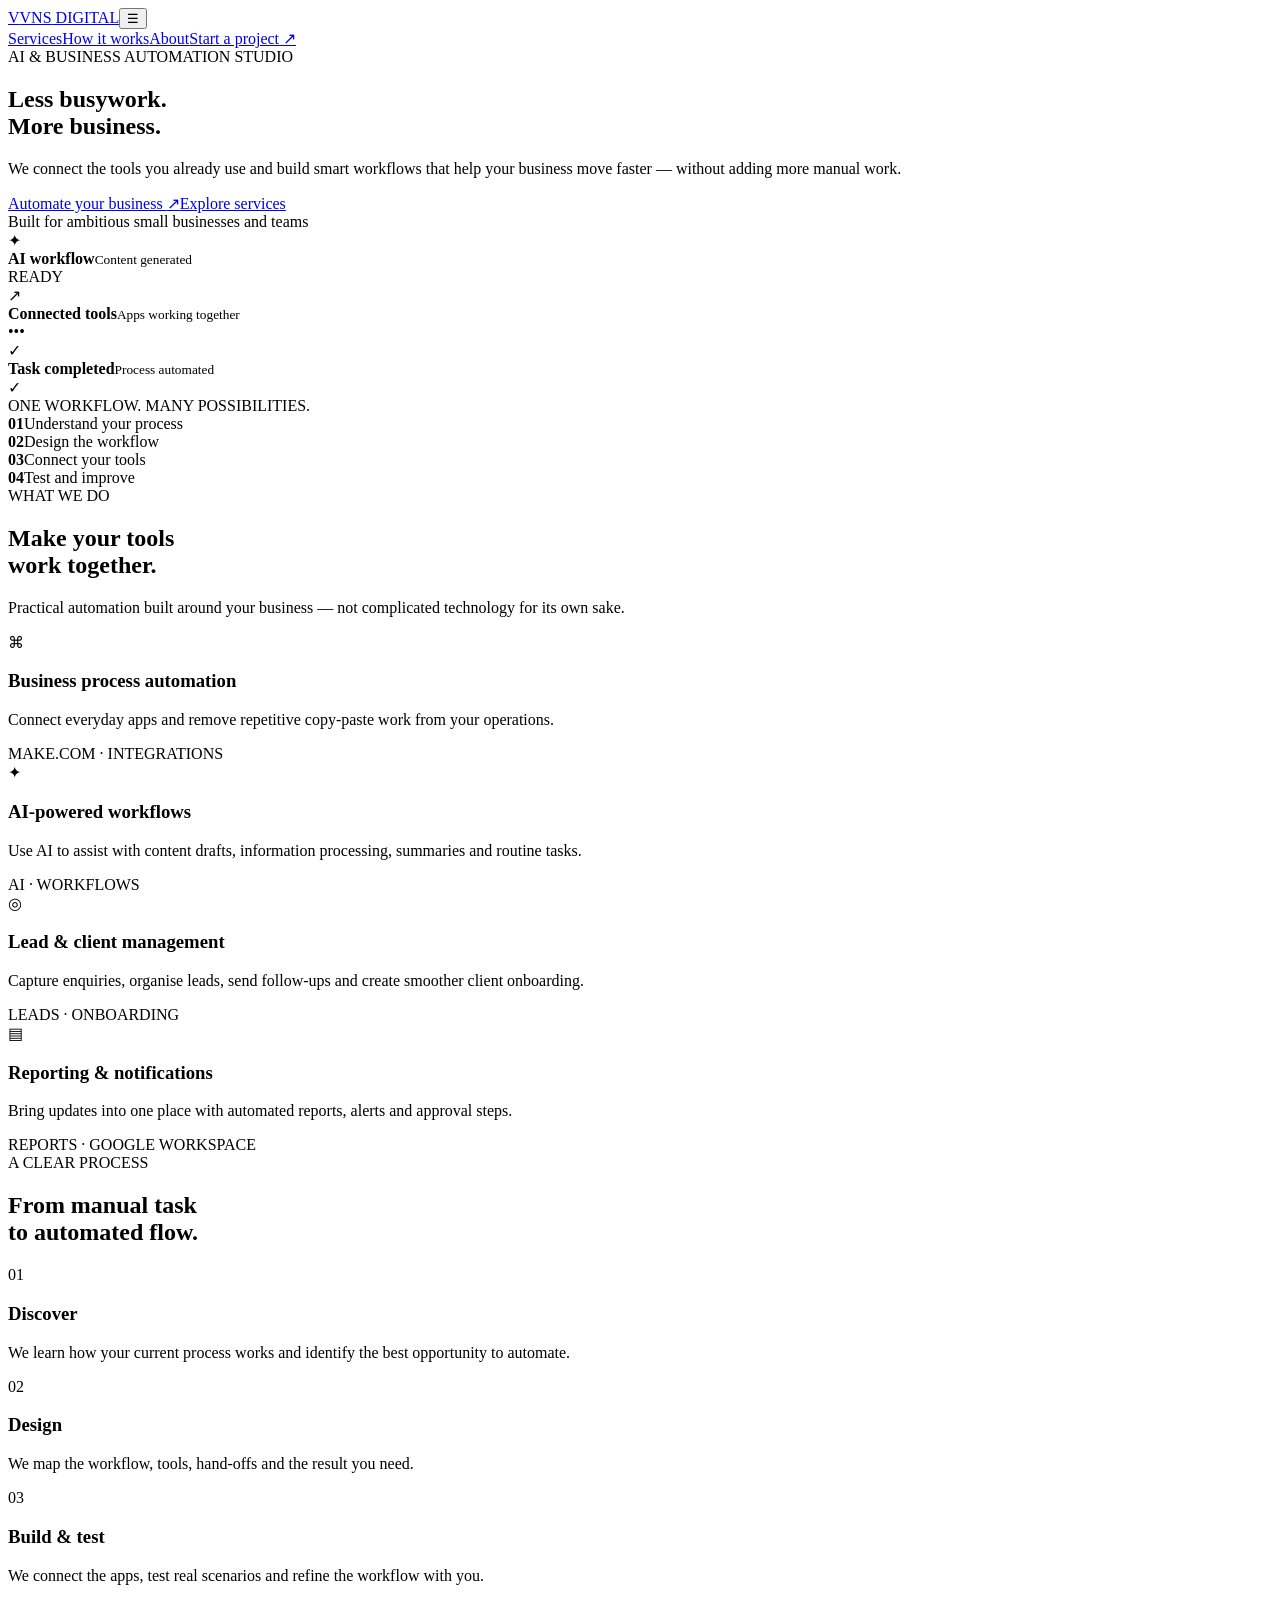
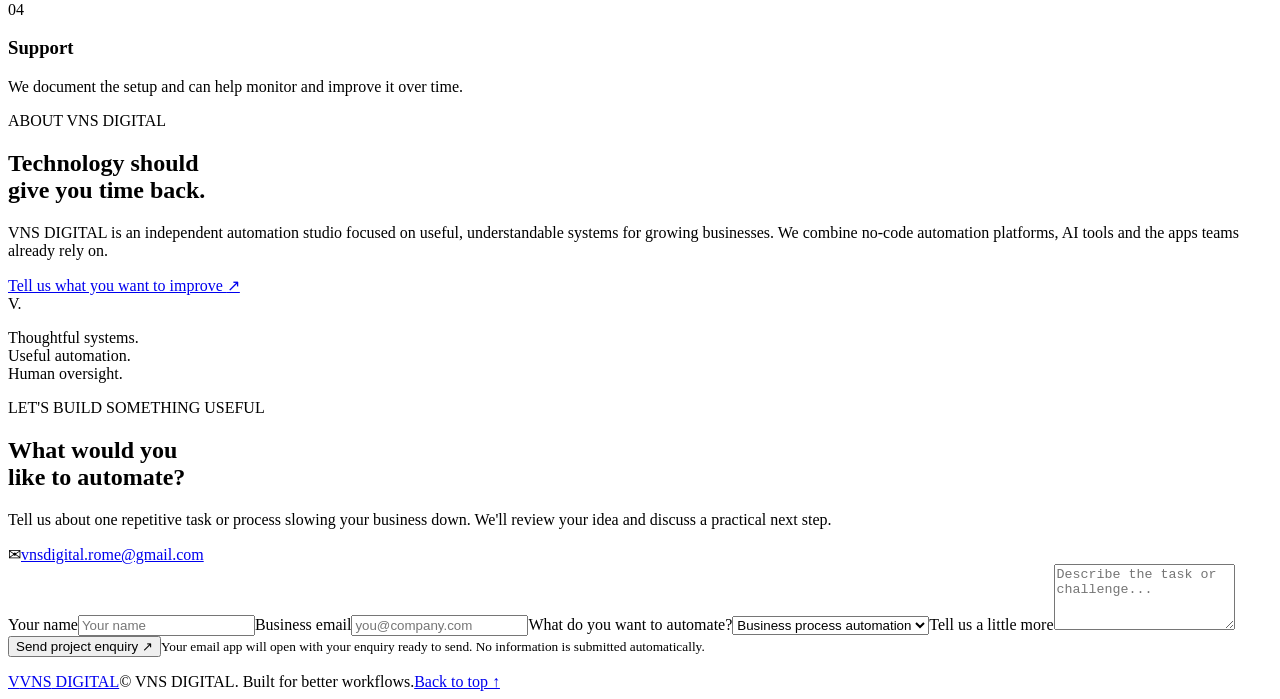
==== vnsdigital-site/index.html @ fec170ae "Add VNS DIGITAL website starter" ====
<!doctype html>
<html lang="en">
<head>
  <meta charset="utf-8"><meta name="viewport" content="width=device-width,initial-scale=1">
  <meta name="description" content="VNS DIGITAL designs practical AI and business automation workflows for growing businesses worldwide.">
  <meta name="theme-color" content="#07111f">
  <title>VNS DIGITAL — Automate More. Grow Faster.</title>
  <link rel="preconnect" href="https://fonts.googleapis.com">
  <link rel="preconnect" href="https://fonts.gstatic.com" crossorigin>
  <link href="https://fonts.googleapis.com/css2?family=DM+Sans:wght@400;500;600;700&family=Space+Grotesk:wght@500;600;700&display=swap" rel="stylesheet">
  <link rel="stylesheet" href="styles.css">
</head>
<body>
<header class="nav-wrap"><nav class="nav container"><a class="brand" href="#home"><span class="brand-mark">V</span><span>VNS<span class="blue"> DIGITAL</span></span></a><button class="menu-toggle" aria-label="Open menu" aria-expanded="false">☰</button><div class="nav-links"><a href="#services">Services</a><a href="#work">How it works</a><a href="#about">About</a><a class="nav-cta" href="#contact">Start a project <span>↗</span></a></div></nav></header>
<main>
<section class="hero container" id="home"><div class="hero-copy"><div class="eyebrow"><span class="pulse"></span> AI & BUSINESS AUTOMATION STUDIO</div><h1>Less busywork.<br><span class="gradient">More business.</span></h1><p class="hero-text">We connect the tools you already use and build smart workflows that help your business move faster — without adding more manual work.</p><div class="hero-actions"><a class="btn primary" href="#contact">Automate your business <span>↗</span></a><a class="btn secondary" href="#services">Explore services</a></div><div class="trust-line"><span class="trust-dot"></span> Built for ambitious small businesses and teams</div></div><div class="visual" aria-label="Illustration of connected automation workflow"><div class="visual-glow"></div><div class="flow-card top-card"><span class="mini-icon purple">✦</span><div><b>AI workflow</b><small>Content generated</small></div><span class="status">READY</span></div><div class="flow-line"></div><div class="flow-card center-card"><span class="mini-icon cyan">↗</span><div><b>Connected tools</b><small>Apps working together</small></div><span class="dots">•••</span></div><div class="flow-line"></div><div class="flow-card bottom-card"><span class="mini-icon green">✓</span><div><b>Task completed</b><small>Process automated</small></div><span class="check">✓</span></div><div class="orbit orbit-one"></div><div class="orbit orbit-two"></div><div class="visual-caption">ONE WORKFLOW. MANY POSSIBILITIES.</div></div></section>
<section class="stats container"><div><strong>01</strong><span>Understand your process</span></div><div><strong>02</strong><span>Design the workflow</span></div><div><strong>03</strong><span>Connect your tools</span></div><div><strong>04</strong><span>Test and improve</span></div></section>
<section class="section container" id="services"><div class="section-head"><div><div class="eyebrow">WHAT WE DO</div><h2>Make your tools<br><span class="gradient">work together.</span></h2></div><p>Practical automation built around your business — not complicated technology for its own sake.</p></div><div class="service-grid"><article class="service-card"><div class="service-icon">⌘</div><h3>Business process automation</h3><p>Connect everyday apps and remove repetitive copy-paste work from your operations.</p><span class="card-tag">MAKE.COM · INTEGRATIONS</span></article><article class="service-card"><div class="service-icon">✦</div><h3>AI-powered workflows</h3><p>Use AI to assist with content drafts, information processing, summaries and routine tasks.</p><span class="card-tag">AI · WORKFLOWS</span></article><article class="service-card"><div class="service-icon">◎</div><h3>Lead & client management</h3><p>Capture enquiries, organise leads, send follow-ups and create smoother client onboarding.</p><span class="card-tag">LEADS · ONBOARDING</span></article><article class="service-card"><div class="service-icon">▤</div><h3>Reporting & notifications</h3><p>Bring updates into one place with automated reports, alerts and approval steps.</p><span class="card-tag">REPORTS · GOOGLE WORKSPACE</span></article></div></section>
<section class="process-section" id="work"><div class="container section"><div class="eyebrow">A CLEAR PROCESS</div><h2>From manual task<br>to <span class="gradient">automated flow.</span></h2><div class="process-grid"><div><span>01</span><h3>Discover</h3><p>We learn how your current process works and identify the best opportunity to automate.</p></div><div><span>02</span><h3>Design</h3><p>We map the workflow, tools, hand-offs and the result you need.</p></div><div><span>03</span><h3>Build & test</h3><p>We connect the apps, test real scenarios and refine the workflow with you.</p></div><div><span>04</span><h3>Support</h3><p>We document the setup and can help monitor and improve it over time.</p></div></div></div></section>
<section class="section container about-section" id="about"><div class="about-panel"><div class="eyebrow">ABOUT VNS DIGITAL</div><h2>Technology should<br><span class="gradient">give you time back.</span></h2><p>VNS DIGITAL is an independent automation studio focused on useful, understandable systems for growing businesses. We combine no-code automation platforms, AI tools and the apps teams already rely on.</p><a href="#contact" class="text-link">Tell us what you want to improve <span>↗</span></a></div><div class="about-side"><div class="big-symbol">V<span>.</span></div><p class="side-note">Thoughtful systems.<br>Useful automation.<br>Human oversight.</p></div></section>
<section class="contact-section" id="contact"><div class="container contact-grid"><div><div class="eyebrow">LET'S BUILD SOMETHING USEFUL</div><h2>What would you<br><span class="gradient">like to automate?</span></h2><p>Tell us about one repetitive task or process slowing your business down. We'll review your idea and discuss a practical next step.</p><div class="contact-detail"><span>✉</span><a href="mailto:vnsdigital.rome@gmail.com">vnsdigital.rome@gmail.com</a></div></div><form id="project-form" class="contact-form"><label>Your name<input name="name" required placeholder="Your name"></label><label>Business email<input name="email" type="email" required placeholder="you@company.com"></label><label>What do you want to automate?<select name="service"><option>Business process automation</option><option>AI-powered workflow</option><option>Lead and client management</option><option>Reporting and notifications</option><option>Not sure yet</option></select></label><label>Tell us a little more<textarea name="message" rows="4" placeholder="Describe the task or challenge..."></textarea></label><button class="btn primary submit-btn" type="submit">Send project enquiry <span>↗</span></button><small class="form-note">Your email app will open with your enquiry ready to send. No information is submitted automatically.</small><p id="form-status" class="form-status" aria-live="polite"></p></form></div></section>
</main>
<footer class="footer"><div class="container footer-inner"><a class="brand" href="#home"><span class="brand-mark">V</span><span>VNS<span class="blue"> DIGITAL</span></span></a><span>© <span id="year"></span> VNS DIGITAL. Built for better workflows.</span><a href="#home">Back to top ↑</a></div></footer>
<script src="script.js"></script>
</body></html>
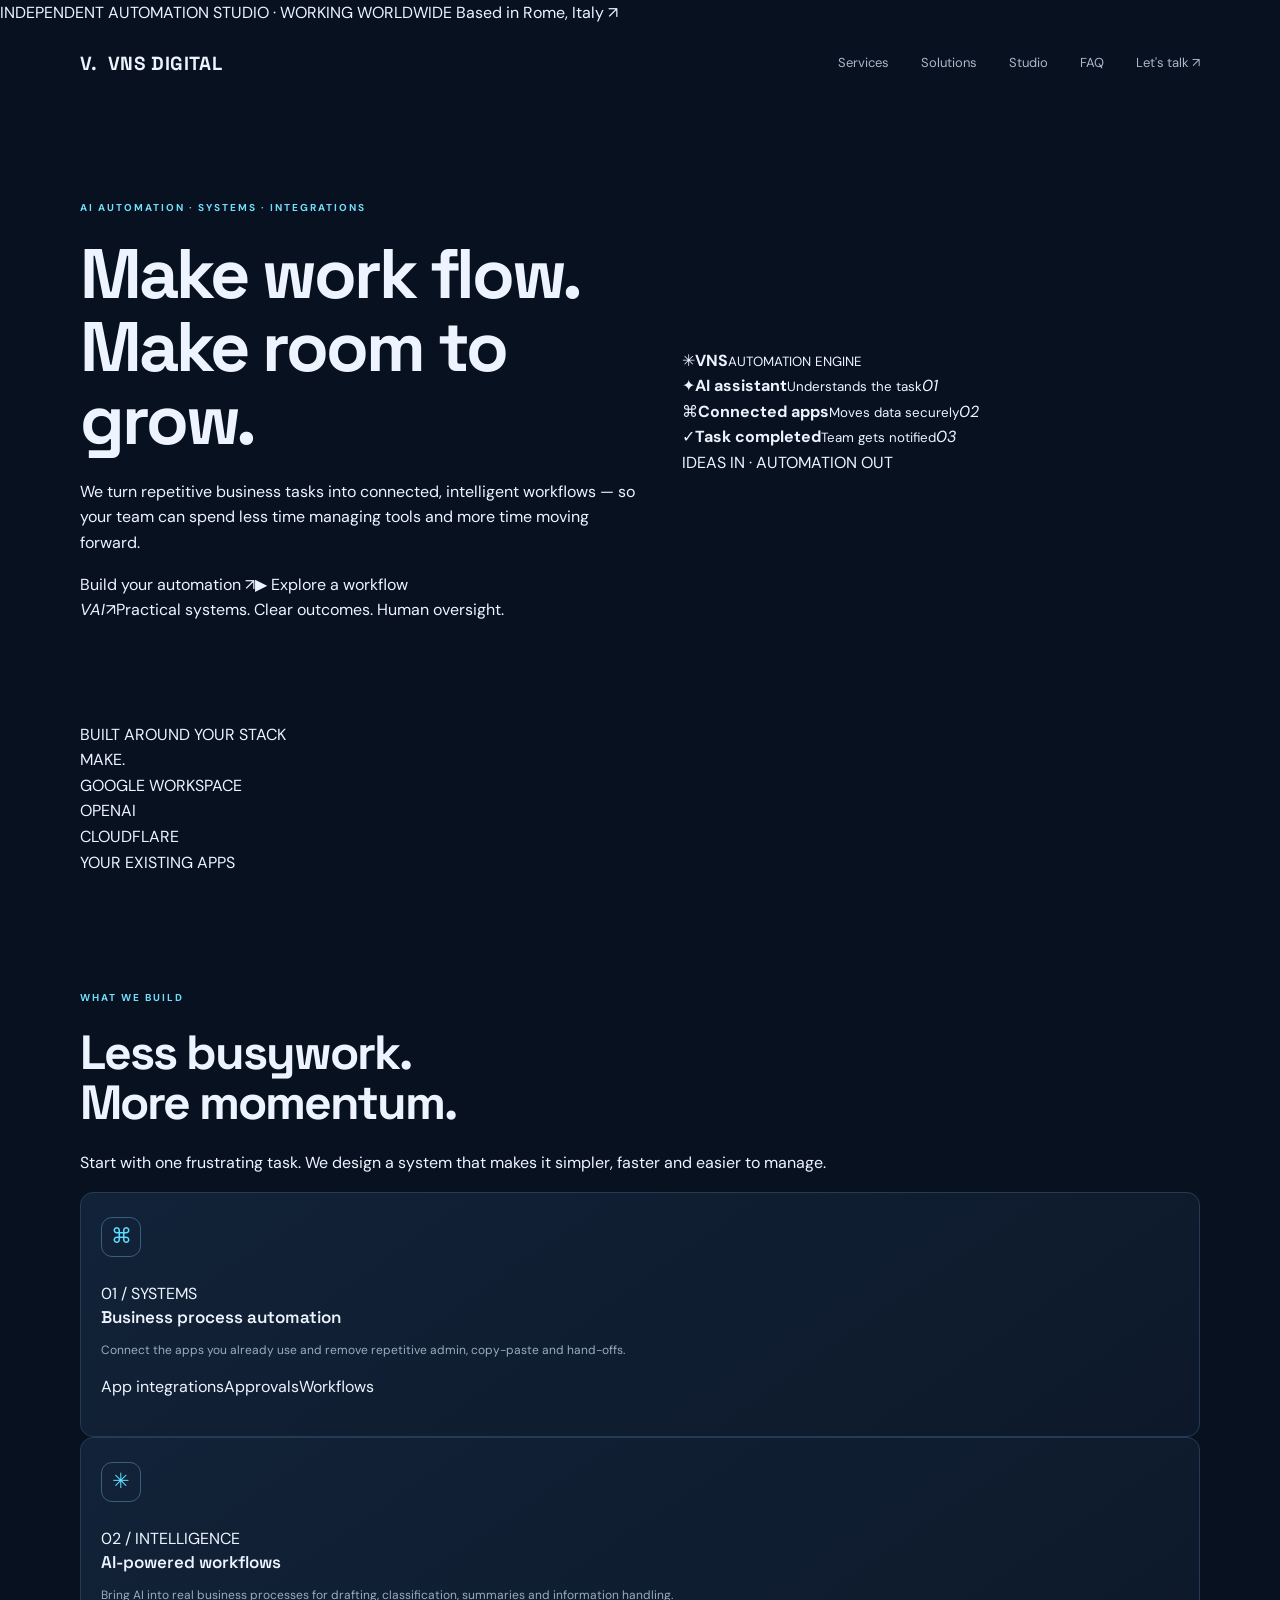
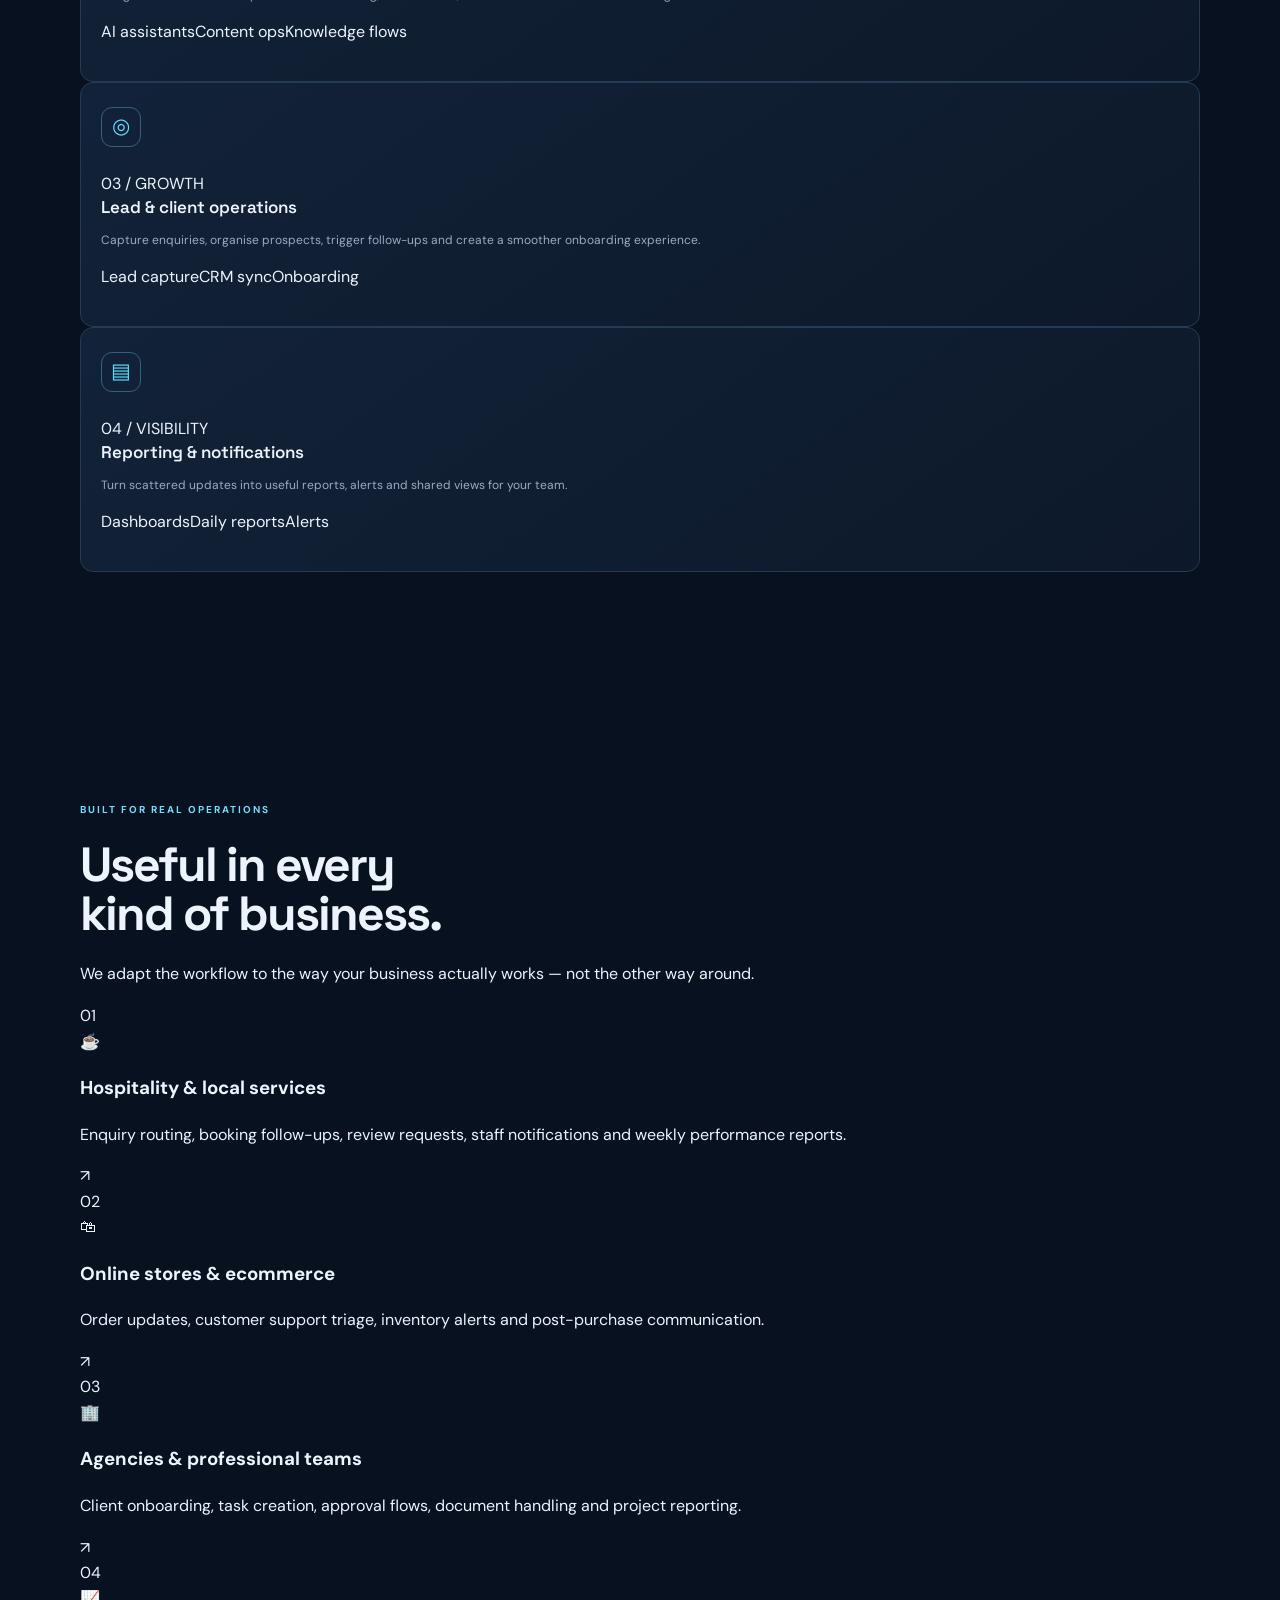
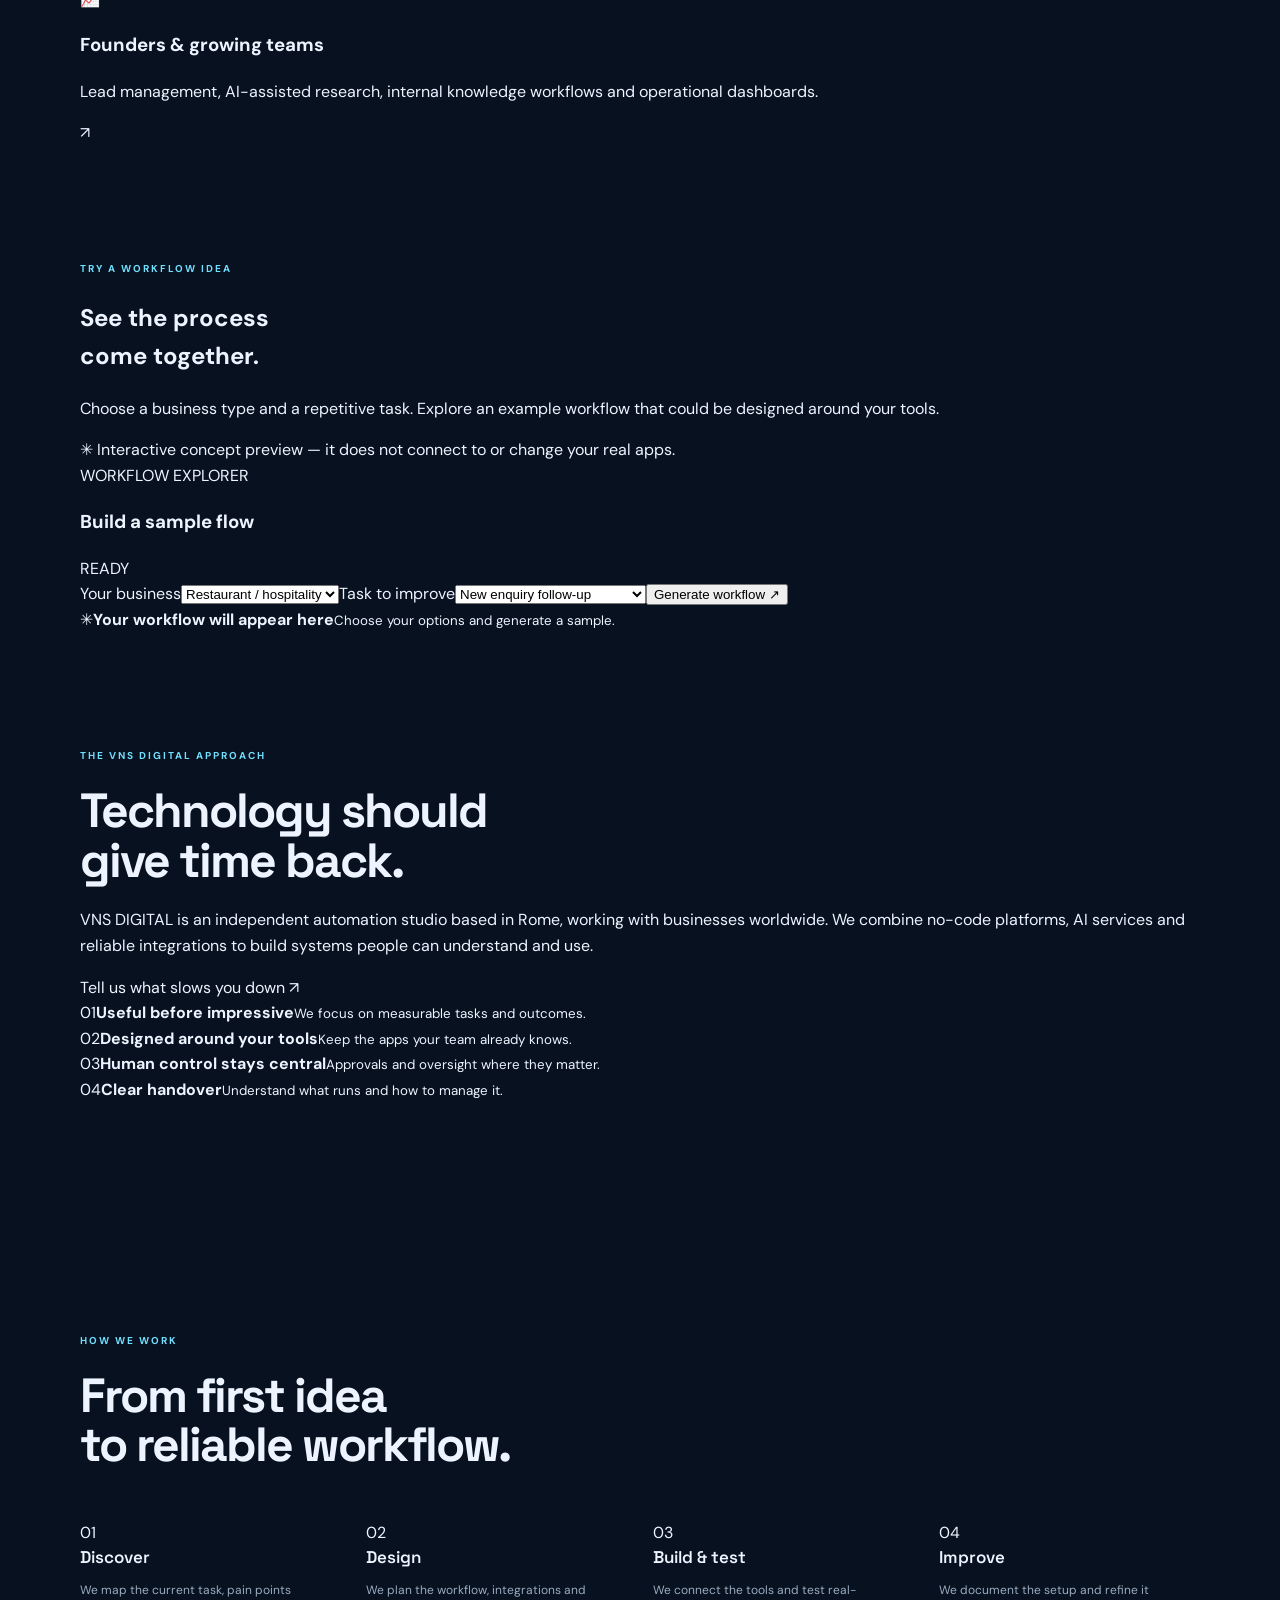
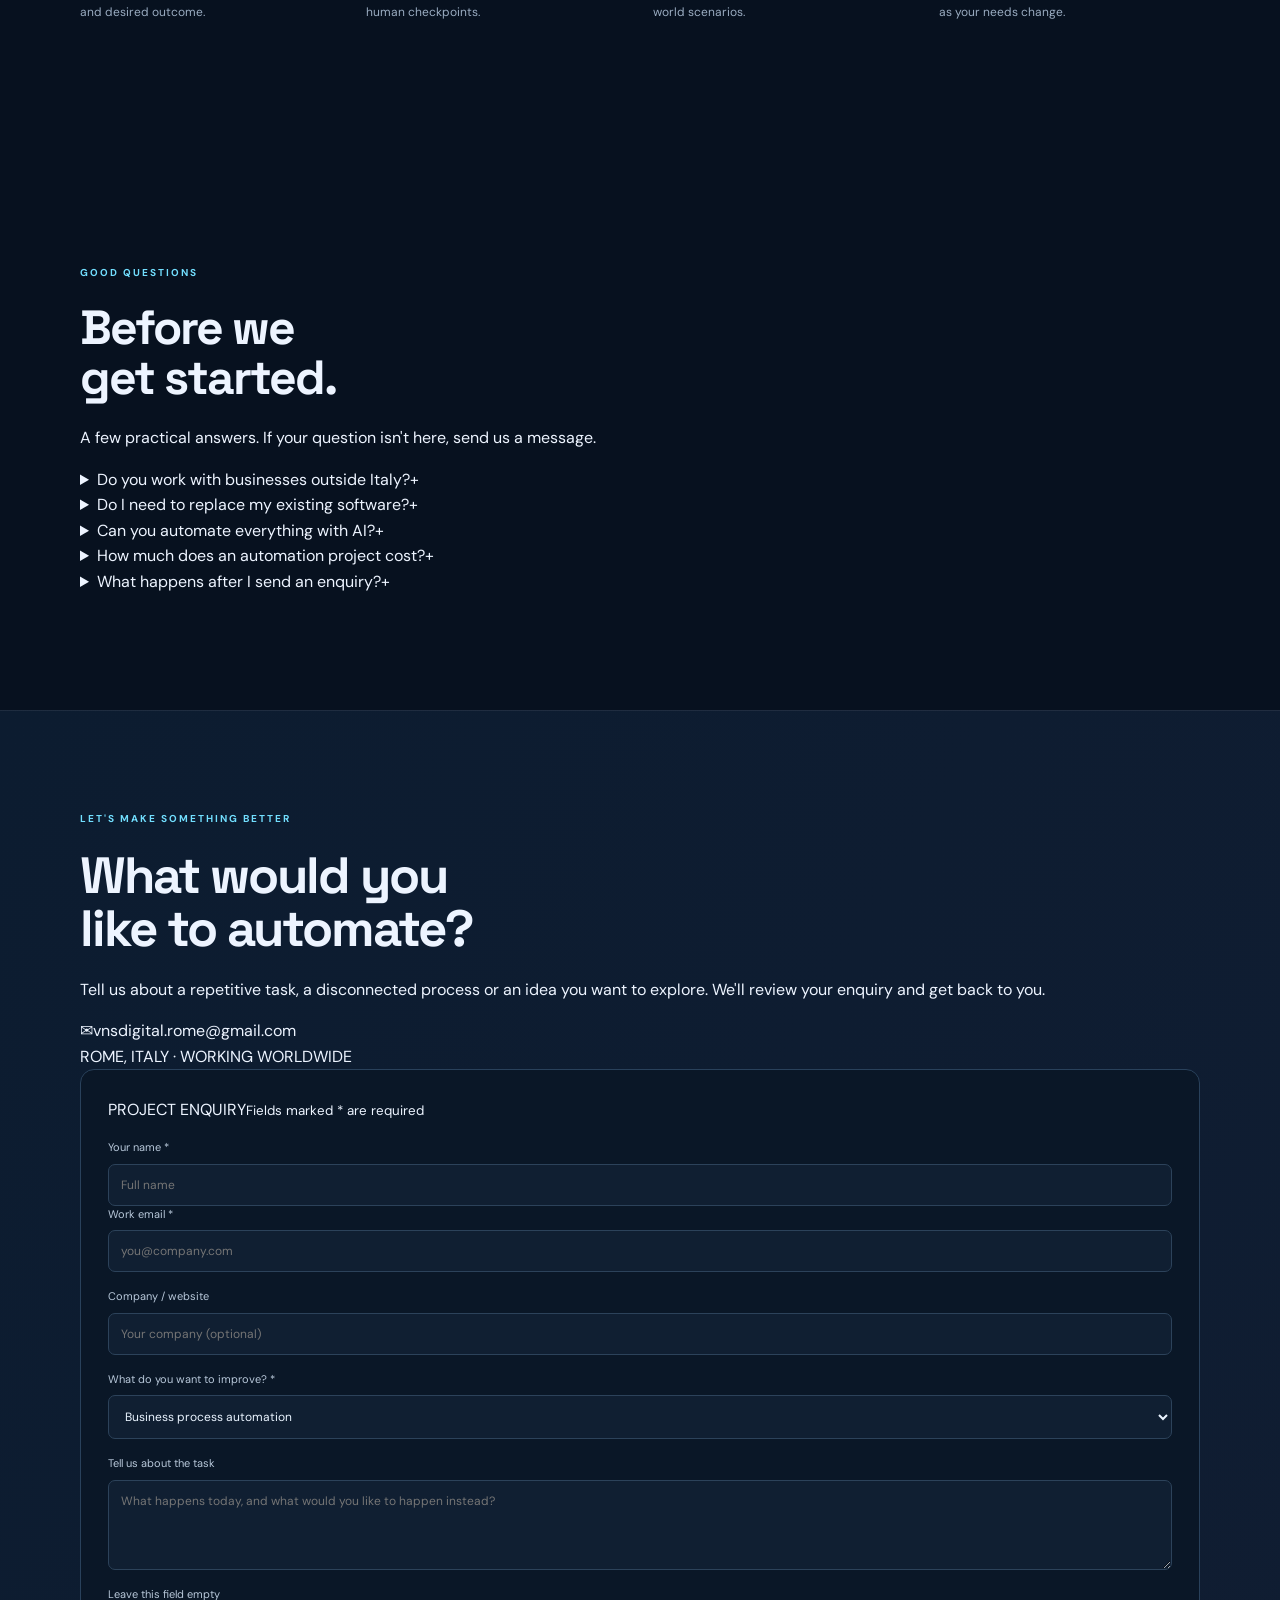
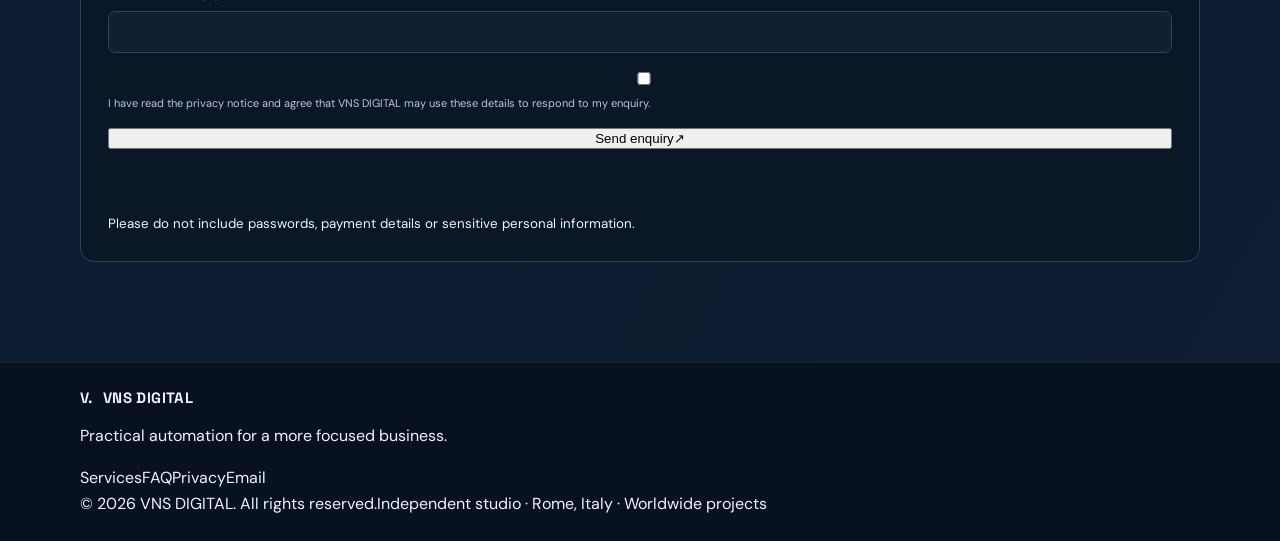
==== commit 79071f8b: "Build VNS DIGITAL global automation website" ====
--- a/vnsdigital-site/index.html
+++ b/vnsdigital-site/index.html
@@ -2,24 +2,48 @@
 <html lang="en">
 <head>
   <meta charset="utf-8"><meta name="viewport" content="width=device-width,initial-scale=1">
-  <meta name="description" content="VNS DIGITAL designs practical AI and business automation workflows for growing businesses worldwide.">
-  <meta name="theme-color" content="#07111f">
-  <title>VNS DIGITAL — Automate More. Grow Faster.</title>
-  <link rel="preconnect" href="https://fonts.googleapis.com">
-  <link rel="preconnect" href="https://fonts.gstatic.com" crossorigin>
-  <link href="https://fonts.googleapis.com/css2?family=DM+Sans:wght@400;500;600;700&family=Space+Grotesk:wght@500;600;700&display=swap" rel="stylesheet">
+  <meta name="description" content="VNS DIGITAL builds practical AI-powered business automations, integrations and intelligent workflows for growing teams worldwide.">
+  <meta name="theme-color" content="#070b16">
+  <meta property="og:title" content="VNS DIGITAL — Make work flow.">
+  <meta property="og:description" content="Practical AI and business automation for ambitious teams.">
+  <meta property="og:type" content="website">
+  <title>VNS DIGITAL — Make work flow.</title>
+  <link rel="icon" href="favicon.svg" type="image/svg+xml">
+  <link rel="preconnect" href="https://fonts.googleapis.com"><link rel="preconnect" href="https://fonts.gstatic.com" crossorigin>
+  <link href="https://fonts.googleapis.com/css2?family=DM+Sans:wght@400;500;600;700&family=Space+Grotesk:wght@400;500;600;700&display=swap" rel="stylesheet">
   <link rel="stylesheet" href="styles.css">
 </head>
 <body>
-<header class="nav-wrap"><nav class="nav container"><a class="brand" href="#home"><span class="brand-mark">V</span><span>VNS<span class="blue"> DIGITAL</span></span></a><button class="menu-toggle" aria-label="Open menu" aria-expanded="false">☰</button><div class="nav-links"><a href="#services">Services</a><a href="#work">How it works</a><a href="#about">About</a><a class="nav-cta" href="#contact">Start a project <span>↗</span></a></div></nav></header>
-<main>
-<section class="hero container" id="home"><div class="hero-copy"><div class="eyebrow"><span class="pulse"></span> AI & BUSINESS AUTOMATION STUDIO</div><h1>Less busywork.<br><span class="gradient">More business.</span></h1><p class="hero-text">We connect the tools you already use and build smart workflows that help your business move faster — without adding more manual work.</p><div class="hero-actions"><a class="btn primary" href="#contact">Automate your business <span>↗</span></a><a class="btn secondary" href="#services">Explore services</a></div><div class="trust-line"><span class="trust-dot"></span> Built for ambitious small businesses and teams</div></div><div class="visual" aria-label="Illustration of connected automation workflow"><div class="visual-glow"></div><div class="flow-card top-card"><span class="mini-icon purple">✦</span><div><b>AI workflow</b><small>Content generated</small></div><span class="status">READY</span></div><div class="flow-line"></div><div class="flow-card center-card"><span class="mini-icon cyan">↗</span><div><b>Connected tools</b><small>Apps working together</small></div><span class="dots">•••</span></div><div class="flow-line"></div><div class="flow-card bottom-card"><span class="mini-icon green">✓</span><div><b>Task completed</b><small>Process automated</small></div><span class="check">✓</span></div><div class="orbit orbit-one"></div><div class="orbit orbit-two"></div><div class="visual-caption">ONE WORKFLOW. MANY POSSIBILITIES.</div></div></section>
-<section class="stats container"><div><strong>01</strong><span>Understand your process</span></div><div><strong>02</strong><span>Design the workflow</span></div><div><strong>03</strong><span>Connect your tools</span></div><div><strong>04</strong><span>Test and improve</span></div></section>
-<section class="section container" id="services"><div class="section-head"><div><div class="eyebrow">WHAT WE DO</div><h2>Make your tools<br><span class="gradient">work together.</span></h2></div><p>Practical automation built around your business — not complicated technology for its own sake.</p></div><div class="service-grid"><article class="service-card"><div class="service-icon">⌘</div><h3>Business process automation</h3><p>Connect everyday apps and remove repetitive copy-paste work from your operations.</p><span class="card-tag">MAKE.COM · INTEGRATIONS</span></article><article class="service-card"><div class="service-icon">✦</div><h3>AI-powered workflows</h3><p>Use AI to assist with content drafts, information processing, summaries and routine tasks.</p><span class="card-tag">AI · WORKFLOWS</span></article><article class="service-card"><div class="service-icon">◎</div><h3>Lead & client management</h3><p>Capture enquiries, organise leads, send follow-ups and create smoother client onboarding.</p><span class="card-tag">LEADS · ONBOARDING</span></article><article class="service-card"><div class="service-icon">▤</div><h3>Reporting & notifications</h3><p>Bring updates into one place with automated reports, alerts and approval steps.</p><span class="card-tag">REPORTS · GOOGLE WORKSPACE</span></article></div></section>
-<section class="process-section" id="work"><div class="container section"><div class="eyebrow">A CLEAR PROCESS</div><h2>From manual task<br>to <span class="gradient">automated flow.</span></h2><div class="process-grid"><div><span>01</span><h3>Discover</h3><p>We learn how your current process works and identify the best opportunity to automate.</p></div><div><span>02</span><h3>Design</h3><p>We map the workflow, tools, hand-offs and the result you need.</p></div><div><span>03</span><h3>Build & test</h3><p>We connect the apps, test real scenarios and refine the workflow with you.</p></div><div><span>04</span><h3>Support</h3><p>We document the setup and can help monitor and improve it over time.</p></div></div></div></section>
-<section class="section container about-section" id="about"><div class="about-panel"><div class="eyebrow">ABOUT VNS DIGITAL</div><h2>Technology should<br><span class="gradient">give you time back.</span></h2><p>VNS DIGITAL is an independent automation studio focused on useful, understandable systems for growing businesses. We combine no-code automation platforms, AI tools and the apps teams already rely on.</p><a href="#contact" class="text-link">Tell us what you want to improve <span>↗</span></a></div><div class="about-side"><div class="big-symbol">V<span>.</span></div><p class="side-note">Thoughtful systems.<br>Useful automation.<br>Human oversight.</p></div></section>
-<section class="contact-section" id="contact"><div class="container contact-grid"><div><div class="eyebrow">LET'S BUILD SOMETHING USEFUL</div><h2>What would you<br><span class="gradient">like to automate?</span></h2><p>Tell us about one repetitive task or process slowing your business down. We'll review your idea and discuss a practical next step.</p><div class="contact-detail"><span>✉</span><a href="mailto:vnsdigital.rome@gmail.com">vnsdigital.rome@gmail.com</a></div></div><form id="project-form" class="contact-form"><label>Your name<input name="name" required placeholder="Your name"></label><label>Business email<input name="email" type="email" required placeholder="you@company.com"></label><label>What do you want to automate?<select name="service"><option>Business process automation</option><option>AI-powered workflow</option><option>Lead and client management</option><option>Reporting and notifications</option><option>Not sure yet</option></select></label><label>Tell us a little more<textarea name="message" rows="4" placeholder="Describe the task or challenge..."></textarea></label><button class="btn primary submit-btn" type="submit">Send project enquiry <span>↗</span></button><small class="form-note">Your email app will open with your enquiry ready to send. No information is submitted automatically.</small><p id="form-status" class="form-status" aria-live="polite"></p></form></div></section>
+<div class="announcement"><span class="live-dot"></span> INDEPENDENT AUTOMATION STUDIO <span class="announce-sep">·</span> WORKING WORLDWIDE <span class="announce-right">Based in Rome, Italy <span aria-hidden="true">↗</span></span></div>
+<header class="site-header"><nav class="nav container" aria-label="Main navigation"><a class="brand" href="#top" aria-label="VNS DIGITAL home"><span class="brand-symbol">V<span>.</span></span><span>VNS<span class="brand-muted"> DIGITAL</span></span></a><button class="menu-toggle" aria-label="Toggle navigation" aria-expanded="false">☰</button><div class="nav-links"><a href="#services">Services</a><a href="#solutions">Solutions</a><a href="#studio">Studio</a><a href="#faq">FAQ</a><a class="nav-button" href="#contact">Let's talk <span>↗</span></a></div></nav></header>
+<main id="top">
+<section class="hero container"><div class="hero-content"><div class="eyebrow"><span class="eyebrow-line"></span> AI AUTOMATION · SYSTEMS · INTEGRATIONS</div><h1>Make work flow.<br><span class="gradient-text">Make room to grow.</span></h1><p class="hero-lead">We turn repetitive business tasks into connected, intelligent workflows — so your team can spend less time managing tools and more time moving forward.</p><div class="hero-ctas"><a class="button button-primary" href="#contact">Build your automation <span>↗</span></a><a class="button button-ghost" href="#workflow-demo"><span class="play-icon">▶</span> Explore a workflow</a></div><div class="hero-proof"><span class="proof-avatars"><i>V</i><i>AI</i><i>↗</i></span><span>Practical systems. Clear outcomes. Human oversight.</span></div></div>
+<div class="hero-visual" aria-label="Illustration of connected business automation"><div class="visual-orbit orbit-a"></div><div class="visual-orbit orbit-b"></div><div class="visual-core"><span class="core-spark">✳</span><strong>VNS</strong><small>AUTOMATION ENGINE</small></div><div class="node node-top"><span class="node-icon icon-purple">✦</span><span><b>AI assistant</b><small>Understands the task</small></span><em>01</em></div><div class="node node-right"><span class="node-icon icon-cyan">⌘</span><span><b>Connected apps</b><small>Moves data securely</small></span><em>02</em></div><div class="node node-bottom"><span class="node-icon icon-green">✓</span><span><b>Task completed</b><small>Team gets notified</small></span><em>03</em></div><div class="visual-label">IDEAS IN <span>·</span> AUTOMATION OUT</div></div></section>
+<div class="capability-strip"><div class="container strip-inner"><span>BUILT AROUND YOUR STACK</span><div class="tool-word">MAKE<span>.</span></div><div class="tool-word">GOOGLE WORKSPACE</div><div class="tool-word">OPENAI</div><div class="tool-word">CLOUDFLARE</div><div class="tool-word">YOUR EXISTING APPS</div></div></div>
+<section class="section container" id="services"><div class="section-heading"><div><div class="eyebrow">WHAT WE BUILD</div><h2>Less busywork.<br><span class="gradient-text">More momentum.</span></h2></div><p class="section-intro">Start with one frustrating task. We design a system that makes it simpler, faster and easier to manage.</p></div><div class="services-grid">
+<article class="service-card"><div class="service-top"><span class="service-icon purple-bg">⌘</span><span class="service-number">01 / SYSTEMS</span></div><h3>Business process automation</h3><p>Connect the apps you already use and remove repetitive admin, copy-paste and hand-offs.</p><div class="service-tags"><span>App integrations</span><span>Approvals</span><span>Workflows</span></div></article>
+<article class="service-card featured-card"><div class="service-top"><span class="service-icon blue-bg">✳</span><span class="service-number">02 / INTELLIGENCE</span></div><h3>AI-powered workflows</h3><p>Bring AI into real business processes for drafting, classification, summaries and information handling.</p><div class="service-tags"><span>AI assistants</span><span>Content ops</span><span>Knowledge flows</span></div></article>
+<article class="service-card"><div class="service-top"><span class="service-icon green-bg">◎</span><span class="service-number">03 / GROWTH</span></div><h3>Lead & client operations</h3><p>Capture enquiries, organise prospects, trigger follow-ups and create a smoother onboarding experience.</p><div class="service-tags"><span>Lead capture</span><span>CRM sync</span><span>Onboarding</span></div></article>
+<article class="service-card"><div class="service-top"><span class="service-icon amber-bg">▤</span><span class="service-number">04 / VISIBILITY</span></div><h3>Reporting & notifications</h3><p>Turn scattered updates into useful reports, alerts and shared views for your team.</p><div class="service-tags"><span>Dashboards</span><span>Daily reports</span><span>Alerts</span></div></article>
+</div></section>
+<section class="solutions-section" id="solutions"><div class="container section"><div class="eyebrow">BUILT FOR REAL OPERATIONS</div><div class="section-heading"><h2>Useful in every<br><span class="gradient-text">kind of business.</span></h2><p class="section-intro">We adapt the workflow to the way your business actually works — not the other way around.</p></div><div class="solution-list">
+<div class="solution-row"><span class="solution-index">01</span><div class="solution-icon">☕</div><div><h3>Hospitality & local services</h3><p>Enquiry routing, booking follow-ups, review requests, staff notifications and weekly performance reports.</p></div><span class="solution-arrow">↗</span></div>
+<div class="solution-row"><span class="solution-index">02</span><div class="solution-icon">🛍</div><div><h3>Online stores & ecommerce</h3><p>Order updates, customer support triage, inventory alerts and post-purchase communication.</p></div><span class="solution-arrow">↗</span></div>
+<div class="solution-row"><span class="solution-index">03</span><div class="solution-icon">🏢</div><div><h3>Agencies & professional teams</h3><p>Client onboarding, task creation, approval flows, document handling and project reporting.</p></div><span class="solution-arrow">↗</span></div>
+<div class="solution-row"><span class="solution-index">04</span><div class="solution-icon">📈</div><div><h3>Founders & growing teams</h3><p>Lead management, AI-assisted research, internal knowledge workflows and operational dashboards.</p></div><span class="solution-arrow">↗</span></div>
+</div></div></section>
+<section class="demo-section" id="workflow-demo"><div class="container demo-layout"><div class="demo-copy"><div class="eyebrow">TRY A WORKFLOW IDEA</div><h2>See the process<br><span class="gradient-text">come together.</span></h2><p>Choose a business type and a repetitive task. Explore an example workflow that could be designed around your tools.</p><div class="demo-note"><span>✳</span> Interactive concept preview — it does not connect to or change your real apps.</div></div><div class="demo-panel"><div class="demo-panel-head"><div><span class="panel-kicker">WORKFLOW EXPLORER</span><h3>Build a sample flow</h3></div><span class="panel-status"><i></i> READY</span></div><label class="field-label" for="business-type">Your business</label><select id="business-type"><option value="hospitality">Restaurant / hospitality</option><option value="agency">Agency / freelancer</option><option value="ecommerce">Online store</option><option value="services">Professional services</option></select><label class="field-label" for="task-type">Task to improve</label><select id="task-type"><option value="leads">New enquiry follow-up</option><option value="reports">Weekly business report</option><option value="content">AI-assisted content workflow</option></select><button id="run-demo" class="button button-primary demo-button">Generate workflow <span>↗</span></button><div id="workflow-result" class="workflow-result" aria-live="polite"><div class="empty-state"><span>✳</span><b>Your workflow will appear here</b><small>Choose your options and generate a sample.</small></div></div></div></div></section>
+<section class="section container" id="studio"><div class="studio-grid"><div><div class="eyebrow">THE VNS DIGITAL APPROACH</div><h2>Technology should<br><span class="gradient-text">give time back.</span></h2><p class="studio-copy">VNS DIGITAL is an independent automation studio based in Rome, working with businesses worldwide. We combine no-code platforms, AI services and reliable integrations to build systems people can understand and use.</p><a href="#contact" class="inline-link">Tell us what slows you down <span>↗</span></a></div><div class="principles"><div><span>01</span><b>Useful before impressive</b><small>We focus on measurable tasks and outcomes.</small></div><div><span>02</span><b>Designed around your tools</b><small>Keep the apps your team already knows.</small></div><div><span>03</span><b>Human control stays central</b><small>Approvals and oversight where they matter.</small></div><div><span>04</span><b>Clear handover</b><small>Understand what runs and how to manage it.</small></div></div></div></section>
+<section class="process-band"><div class="container section"><div class="eyebrow">HOW WE WORK</div><h2>From first idea<br>to <span class="gradient-text">reliable workflow.</span></h2><div class="process-grid"><article><span>01</span><h3>Discover</h3><p>We map the current task, pain points and desired outcome.</p></article><article><span>02</span><h3>Design</h3><p>We plan the workflow, integrations and human checkpoints.</p></article><article><span>03</span><h3>Build & test</h3><p>We connect the tools and test real-world scenarios.</p></article><article><span>04</span><h3>Improve</h3><p>We document the setup and refine it as your needs change.</p></article></div></div></section>
+<section class="section container faq-section" id="faq"><div><div class="eyebrow">GOOD QUESTIONS</div><h2>Before we<br><span class="gradient-text">get started.</span></h2><p class="section-intro">A few practical answers. If your question isn't here, send us a message.</p></div><div class="faq-list">
+<details><summary>Do you work with businesses outside Italy?<span>+</span></summary><p>Yes. VNS DIGITAL is based in Rome and can discuss projects with businesses worldwide. Project communication and delivery can be handled remotely.</p></details>
+<details><summary>Do I need to replace my existing software?<span>+</span></summary><p>Usually not. We first look at the tools you already use and check whether they can be connected safely and reliably.</p></details>
+<details><summary>Can you automate everything with AI?<span>+</span></summary><p>No system should be fully automated by default. We identify suitable tasks, add human approval where needed and explain the limits before implementation.</p></details>
+<details><summary>How much does an automation project cost?<span>+</span></summary><p>It depends on the number of apps, workflow complexity and support required. We discuss the scope first and provide a project proposal before work begins.</p></details>
+<details><summary>What happens after I send an enquiry?<span>+</span></summary><p>Your enquiry is stored securely so we can review it and reply by email. Submitting the form does not create a paid contract or start work.</p></details>
+</div></section>
+<section class="contact-section" id="contact"><div class="container contact-layout"><div class="contact-copy"><div class="eyebrow">LET'S MAKE SOMETHING BETTER</div><h2>What would you<br><span class="gradient-text">like to automate?</span></h2><p>Tell us about a repetitive task, a disconnected process or an idea you want to explore. We'll review your enquiry and get back to you.</p><div class="contact-email"><span>✉</span><a href="mailto:vnsdigital.rome@gmail.com">vnsdigital.rome@gmail.com</a></div><div class="contact-footnote">ROME, ITALY <span>·</span> WORKING WORLDWIDE</div></div><form id="project-form" class="contact-form"><div class="form-heading"><span>PROJECT ENQUIRY</span><small>Fields marked * are required</small></div><div class="form-two"><label>Your name *<input name="name" required maxlength="100" autocomplete="name" placeholder="Full name"></label><label>Work email *<input name="email" required type="email" maxlength="160" autocomplete="email" placeholder="you@company.com"></label></div><label>Company / website<input name="company" maxlength="120" placeholder="Your company (optional)"></label><label>What do you want to improve? *<select name="service" required><option value="Business process automation">Business process automation</option><option value="AI-powered workflow">AI-powered workflow</option><option value="Lead and client management">Lead and client management</option><option value="Reporting and notifications">Reporting and notifications</option><option value="Not sure yet">I'm not sure yet</option></select></label><label>Tell us about the task<textarea name="message" rows="4" maxlength="3000" placeholder="What happens today, and what would you like to happen instead?"></textarea></label><div class="honeypot" aria-hidden="true"><label>Leave this field empty<input name="website" tabindex="-1" autocomplete="off"></label></div><label class="consent-label"><input type="checkbox" name="consent" required><span>I have read the <a href="privacy.html" target="_blank" rel="noopener">privacy notice</a> and agree that VNS DIGITAL may use these details to respond to my enquiry.</span></label><button type="submit" class="button button-primary submit-button"><span class="submit-text">Send enquiry</span><span>↗</span></button><p class="form-message" id="form-message" role="status" aria-live="polite"></p><small class="form-disclaimer">Please do not include passwords, payment details or sensitive personal information.</small></form></div></section>
 </main>
-<footer class="footer"><div class="container footer-inner"><a class="brand" href="#home"><span class="brand-mark">V</span><span>VNS<span class="blue"> DIGITAL</span></span></a><span>© <span id="year"></span> VNS DIGITAL. Built for better workflows.</span><a href="#home">Back to top ↑</a></div></footer>
+<footer class="footer"><div class="container footer-main"><a class="brand" href="#top"><span class="brand-symbol">V<span>.</span></span><span>VNS<span class="brand-muted"> DIGITAL</span></span></a><p>Practical automation for a more focused business.</p><div class="footer-links"><a href="#services">Services</a><a href="#faq">FAQ</a><a href="privacy.html">Privacy</a><a href="mailto:vnsdigital.rome@gmail.com">Email</a></div></div><div class="container footer-bottom"><span>© <span id="year"></span> VNS DIGITAL. All rights reserved.</span><span>Independent studio · Rome, Italy · Worldwide projects</span></div></footer>
 <script src="script.js"></script>
 </body></html>
--- a/vnsdigital-site/styles.css
+++ b/vnsdigital-site/styles.css
@@ -0,0 +1 @@
+*{box-sizing:border-box}html{scroll-behavior:smooth}body{margin:0;background:#07111f;color:#edf4ff;font-family:"DM Sans",sans-serif;line-height:1.6}a{color:inherit;text-decoration:none}.container{width:min(1120px,calc(100% - 48px));margin:auto}.nav-wrap{position:sticky;top:0;z-index:20;background:rgba(7,17,31,.88);backdrop-filter:blur(16px);border-bottom:1px solid #ffffff12}.nav{height:76px;display:flex;align-items:center;justify-content:space-between}.brand{display:flex;align-items:center;gap:10px;font:700 19px "Space Grotesk";letter-spacing:.4px}.brand-mark{display:grid;place-items:center;width:32px;height:32px;border-radius:10px;background:linear-gradient(135deg,#35d6ff,#6366f1);color:#06101d;font-size:19px}.blue{color:#54d9ff}.nav-links{display:flex;align-items:center;gap:32px;color:#aab8cb;font-size:13px}.nav-links a:hover,.footer a:hover{color:#5cdbff}.nav-cta{padding:10px 16px;border:1px solid #3b7795;border-radius:8px;color:#e9faff!important}.nav-cta span,.btn span{margin-left:8px}.menu-toggle{display:none;background:none;border:0;color:white;font-size:24px}.hero{min-height:620px;display:grid;grid-template-columns:1.05fr .95fr;align-items:center;gap:30px;padding-top:70px;padding-bottom:70px}.eyebrow{font-size:10px;font-weight:700;letter-spacing:2px;color:#72dfff;margin-bottom:22px}.pulse,.trust-dot{display:inline-block;width:7px;height:7px;background:#4be4bd;border-radius:50%;margin-right:9px;box-shadow:0 0 14px #4be4bd}.hero h1,.section h2,.contact-section h2{font:700 clamp(46px,6vw,70px)/1.04 "Space Grotesk";letter-spacing:-3px;margin:0 0 22px}.gradient{background:linear-gradient(90deg,#55dcff,#8a8bff);-webkit-background-clip:text;background-clip:text;color:transparent}.hero-text{max-width:510px;color:#a9b8cc;font-size:17px;line-height:1.8}.hero-actions{display:flex;gap:12px;margin-top:30px;flex-wrap:wrap}.btn{display:inline-flex;align-items:center;justify-content:center;border-radius:8px;padding:14px 19px;font-size:13px;font-weight:700;cursor:pointer;border:1px solid transparent}.primary{background:linear-gradient(100deg,#48d8f6,#7a8bff);color:#06111f;box-shadow:0 8px 30px #3fc9ef22}.primary:hover{filter:brightness(1.08);transform:translateY(-1px)}.secondary{border-color:#31445c;color:#d8e4f3}.trust-line{margin-top:34px;font-size:11px;color:#8fa1b7}.visual{height:430px;position:relative;display:flex;flex-direction:column;align-items:center;justify-content:center;isolation:isolate}.visual-glow{position:absolute;width:340px;height:340px;border-radius:50%;background:#1d69a033;filter:blur(65px);z-index:-1}.flow-card{width:min(350px,90%);height:78px;background:linear-gradient(120deg,#14243a,#101d30);border:1px solid #34516e;border-radius:13px;display:flex;align-items:center;padding:14px;gap:13px;box-shadow:0 16px 50px #0005;z-index:2}.flow-card b{display:block;font-size:13px}.flow-card small{display:block;color:#8296ae;font-size:10px;margin-top:3px}.mini-icon{width:36px;height:36px;display:grid;place-items:center;border-radius:10px;font-size:18px}.purple{background:#7e63d733;color:#bba7ff}.cyan{background:#39c8e933;color:#61e1ff}.green{background:#38d6a333;color:#5bf0c1}.status{margin-left:auto;font-size:9px;letter-spacing:1px;color:#61e7c1}.dots{margin-left:auto;color:#6683a4;letter-spacing:3px}.check{margin-left:auto;color:#5bf0c1}.flow-line{height:35px;border-left:1px dashed #4d9cc7;position:relative}.flow-line:after{content:"";position:absolute;bottom:0;left:-4px;width:7px;height:7px;background:#55dfff;border-radius:50%;box-shadow:0 0 12px #55dfff}.orbit{position:absolute;border:1px solid #4c83a322;border-radius:50%;width:410px;height:260px;transform:rotate(-28deg);z-index:-1}.orbit-two{width:450px;height:330px;transform:rotate(32deg)}.visual-caption{font-size:9px;letter-spacing:2px;color:#718ba8;margin-top:27px}.stats{display:grid;grid-template-columns:repeat(4,1fr);border-top:1px solid #ffffff16;border-bottom:1px solid #ffffff16;padding:23px 0}.stats div{display:flex;align-items:center;gap:13px;padding:0 20px;border-right:1px solid #ffffff16}.stats div:first-child{padding-left:0}.stats div:last-child{border:0}.stats strong{font:600 22px "Space Grotesk";color:#56dfff}.stats span{font-size:11px;color:#9bacbf}.section{padding-top:115px;padding-bottom:115px}.section-head{display:flex;justify-content:space-between;align-items:end;margin-bottom:48px}.section h2,.contact-section h2{font-size:48px;letter-spacing:-2px}.section-head p{max-width:340px;color:#9eafc4;font-size:14px}.service-grid{display:grid;grid-template-columns:repeat(4,1fr);gap:14px}.service-card{background:linear-gradient(145deg,#122238,#0d192a);border:1px solid #253b54;border-radius:13px;padding:24px 20px;min-height:245px;transition:.2s}.service-card:hover{transform:translateY(-5px);border-color:#3b91b4}.service-icon{width:40px;height:40px;border:1px solid #35617b;border-radius:11px;display:grid;place-items:center;color:#5cddff;font-size:21px;margin-bottom:24px}.service-card h3,.process-grid h3{font:600 17px "Space Grotesk";margin:0 0 10px}.service-card p,.process-grid p{font-size:12px;color:#9aacc1;line-height:1.8}.card-tag{display:block;font-size:8px;letter-spacing:1px;color:#64d7f4;margin-top:23px}.process-section{background:#0b192a;border-top:1px solid #ffffff0d;border-bottom:1px solid #ffffff0d}.process-section .section{padding-top:90px;padding-bottom:95px}.process-grid{display:grid;grid-template-columns:repeat(4,1fr);gap:25px;margin-top:50px}.process-grid>div{border-top:1px solid #3c607c;padding-top:18px}.process-grid>div>span{font:600 12px "Space Grotesk";color:#5bdfff;display:block;margin-bottom:26px}.process-grid p{max-width:220px}.about-section{display:grid;grid-template-columns:1.3fr .7fr;gap:80px;align-items:center}.about-panel p,.contact-grid>div>p{color:#9eafc4;font-size:14px;max-width:590px;line-height:1.9}.text-link{display:inline-block;color:#63dcff;font-size:13px;font-weight:700;margin-top:20px}.text-link span{margin-left:8px}.about-side{min-height:270px;border:1px solid #28455e;border-radius:16px;background:radial-gradient(circle at 50% 30%,#1b57804d,transparent 60%),#0d1b2c;display:flex;flex-direction:column;align-items:center;justify-content:center}.big-symbol{font:700 120px "Space Grotesk";color:#e9f7ff;text-shadow:0 0 45px #4ddaff44}.big-symbol span{color:#55dfff}.side-note{text-align:center;color:#94abc3;font-size:12px;line-height:1.9}.contact-section{background:linear-gradient(120deg,#0c1c30,#101d32);border-top:1px solid #ffffff12;padding:100px 0}.contact-grid{display:grid;grid-template-columns:1fr 1fr;gap:90px}.contact-section h2{font-size:51px}.contact-detail{margin-top:28px;color:#62dfff;font-size:13px}.contact-detail span{margin-right:10px}.contact-form{background:#0a1727;border:1px solid #29415b;border-radius:14px;padding:27px;display:grid;gap:16px}.contact-form label{font-size:11px;color:#b8c8da;display:grid;gap:7px}.contact-form input,.contact-form select,.contact-form textarea{width:100%;background:#101f32;border:1px solid #2c425a;border-radius:7px;padding:12px;color:#eaf4ff;font:12px "DM Sans";outline:none}.contact-form input:focus,.contact-form select:focus,.contact-form textarea:focus{border-color:#56dfff}.contact-form textarea{resize:vertical}.submit-btn{width:100%;border:0}.form-note,.form-status{font-size:10px;color:#8297ae;margin:0}.footer{border-top:1px solid #ffffff14;padding:25px 0}.footer-inner{display:flex;align-items:center;justify-content:space-between;gap:15px}.footer-inner>span,.footer-inner>a:last-child{font-size:10px;color:#8193a9}.footer .brand{font-size:15px}.footer .brand-mark{width:27px;height:27px;font-size:15px}@media(max-width:850px){.hero{grid-template-columns:1fr;padding-top:75px}.visual{height:360px}.service-grid{grid-template-columns:repeat(2,1fr)}.contact-grid{gap:35px}.stats div{padding:0 10px}.stats span{font-size:10px}}@media(max-width:600px){.container{width:min(100% - 34px,1120px)}.nav{height:66px}.menu-toggle{display:block}.nav-links{display:none;position:absolute;top:66px;left:0;right:0;padding:20px 24px 25px;background:#0b192a;border-bottom:1px solid #ffffff18;flex-direction:column;align-items:flex-start;gap:20px}.nav-links.open{display:flex}.hero{min-height:0;padding-top:65px;padding-bottom:45px}.hero h1{font-size:49px;letter-spacing:-2.5px}.hero-text{font-size:15px}.visual{height:330px}.orbit{width:300px;height:220px}.stats{grid-template-columns:repeat(2,1fr);gap:20px}.stats div{border:0;padding:0}.stats div:first-child{padding-left:0}.section{padding-top:75px;padding-bottom:75px}.section-head{display:block}.section-head p{margin-top:20px}.section h2,.contact-section h2{font-size:39px}.service-grid{grid-template-columns:1fr}.service-card{min-height:0}.process-grid{grid-template-columns:repeat(2,1fr);gap:30px 18px}.about-section,.contact-grid{grid-template-columns:1fr;gap:35px}.about-side{min-height:220px}.contact-section{padding:75px 0}.contact-form{padding:20px}.footer-inner{flex-wrap:wrap}.footer-inner>span{order:3;width:100%}}
